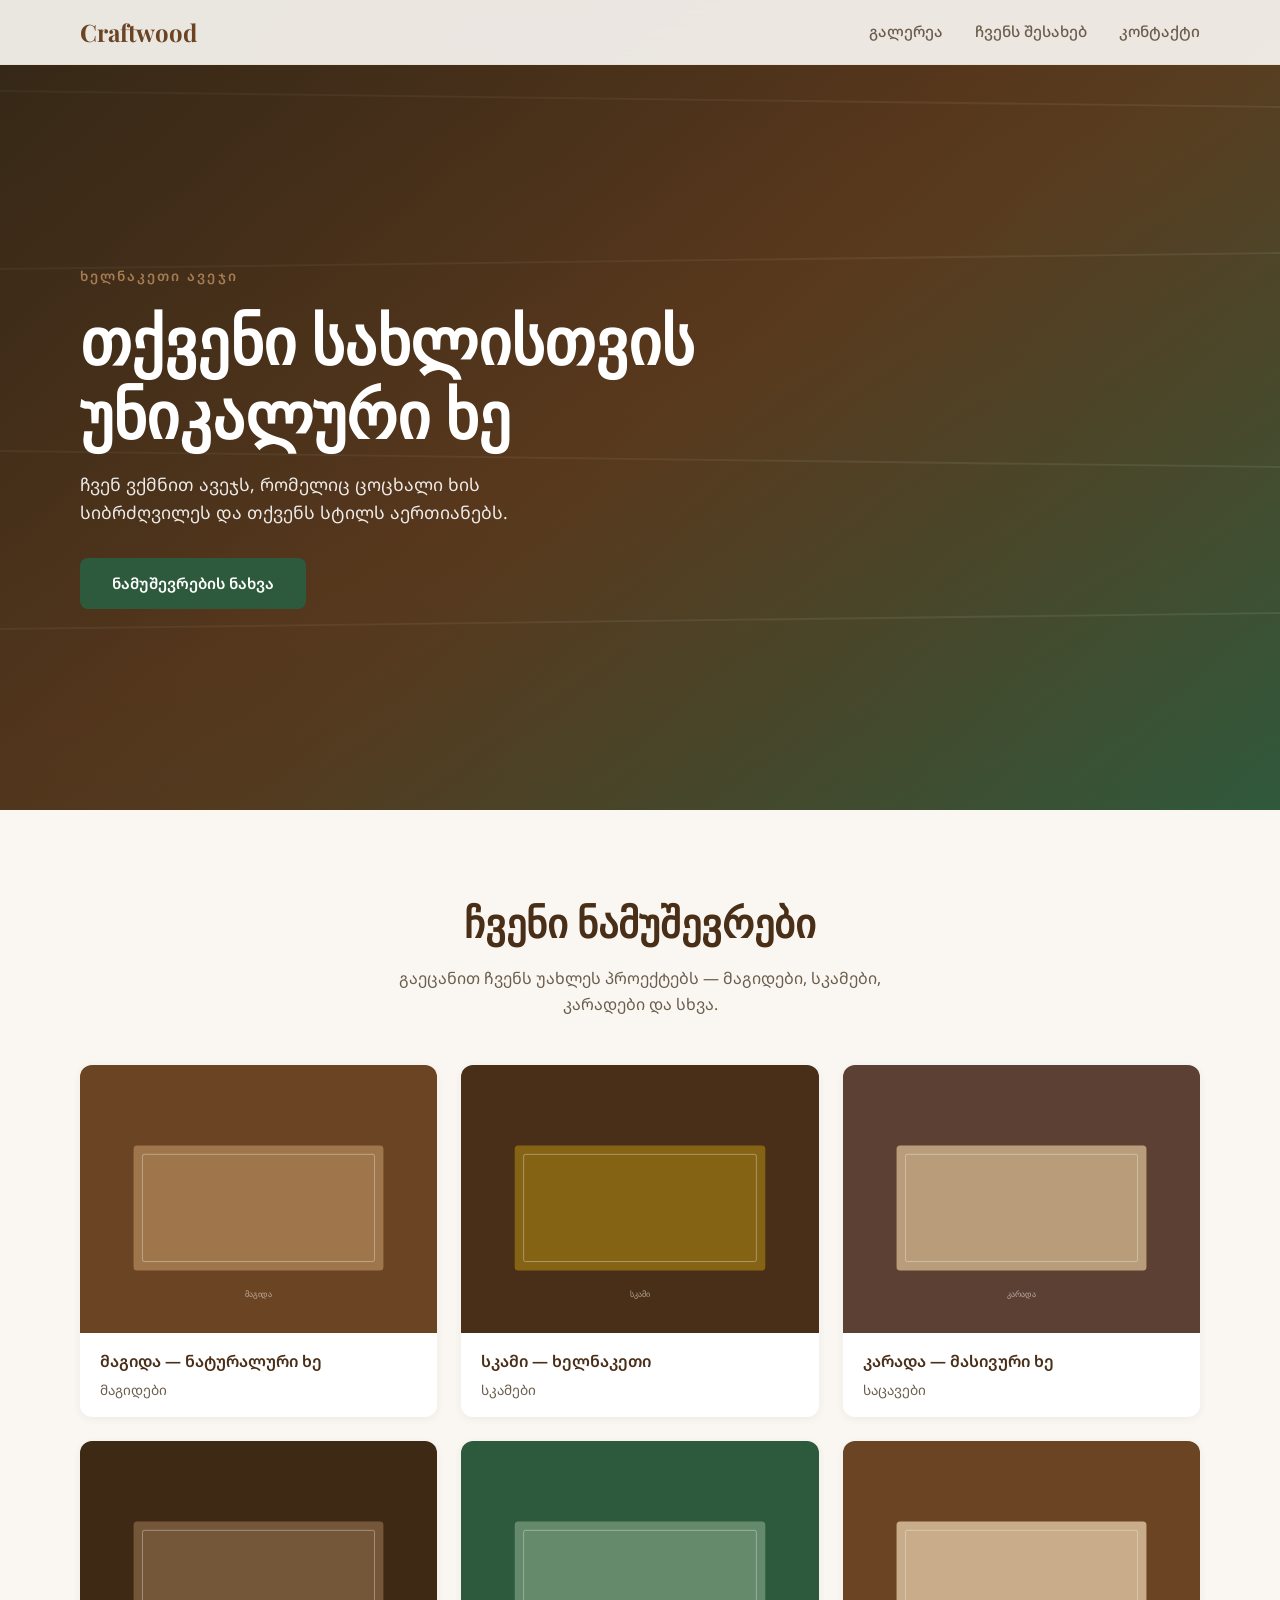
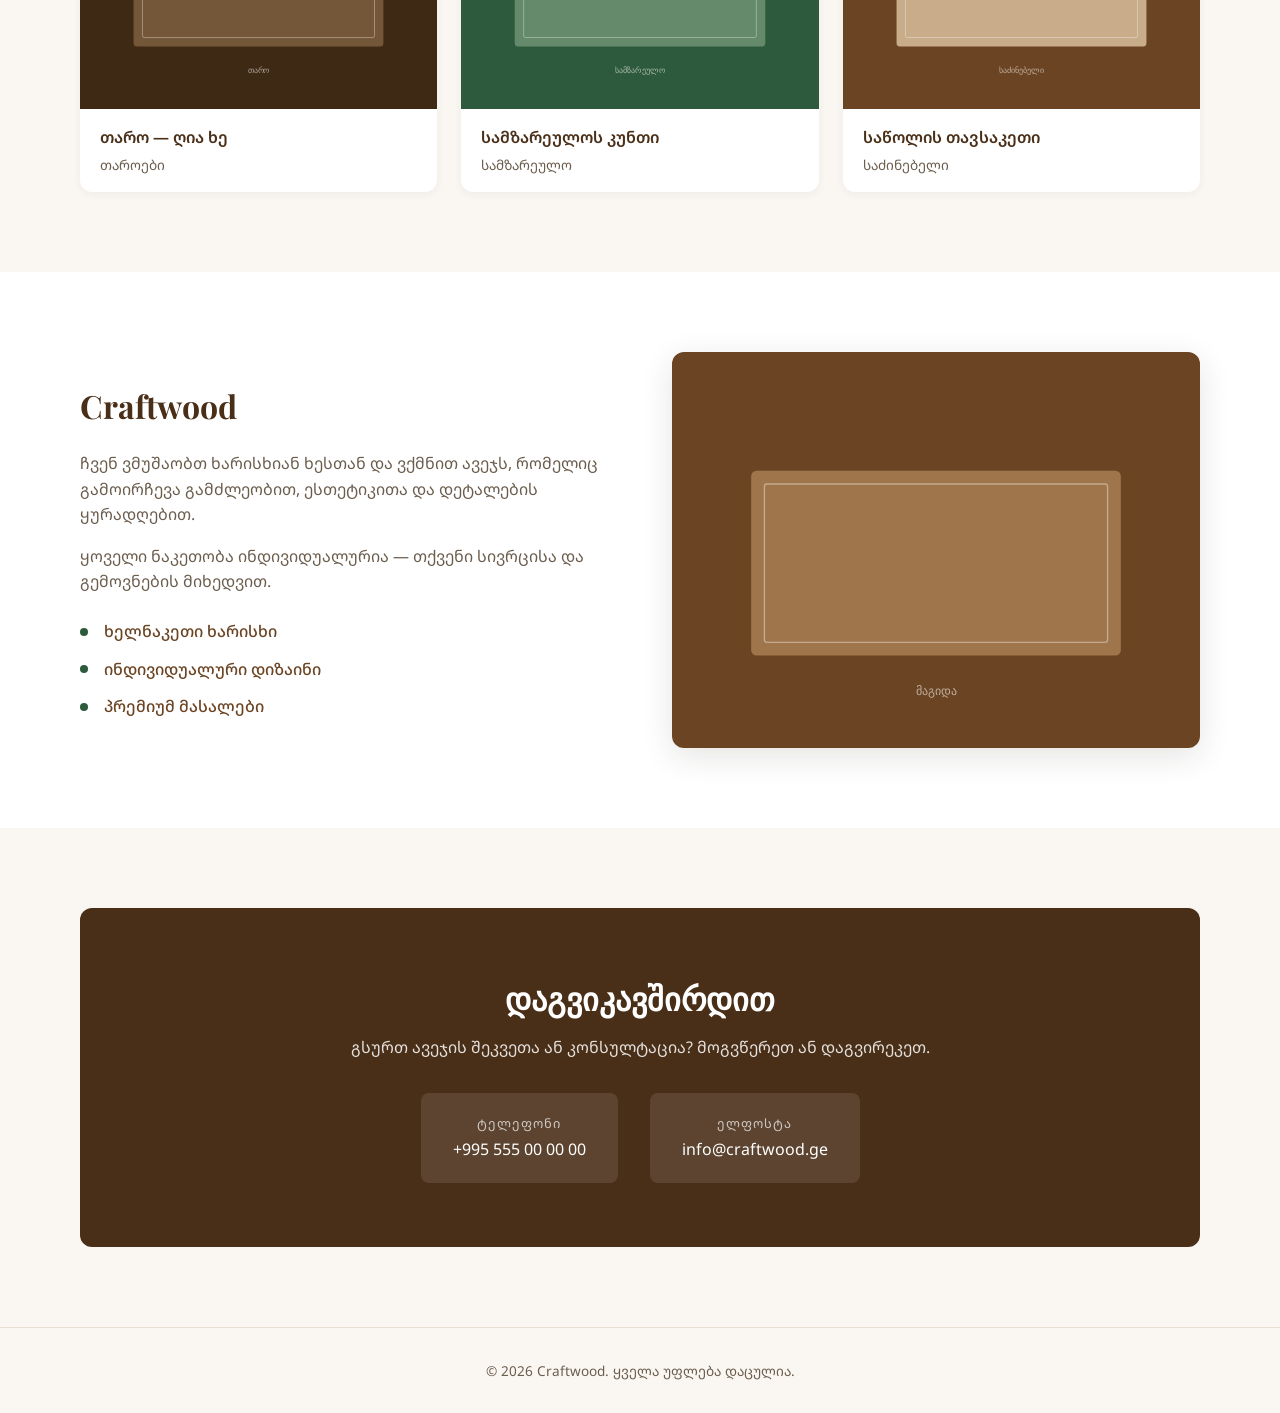
==== index.html @ 1e043516 "Initial Craftwood gallery site" ====
<!DOCTYPE html>
<html lang="ka">
<head>
  <meta charset="UTF-8">
  <meta name="viewport" content="width=device-width, initial-scale=1.0">
  <meta name="description" content="Craftwood — ხელნაკეთი ავეჯი. ჩვენი ნამუშევრები და პროექტები.">
  <title>Craftwood — ხელნაკეთი ავეჯი</title>
  <link rel="preconnect" href="https://fonts.googleapis.com">
  <link rel="preconnect" href="https://fonts.gstatic.com" crossorigin>
  <link href="https://fonts.googleapis.com/css2?family=Playfair+Display:wght@500;700&family=Noto+Sans+Georgian:wght@400;500;600&display=swap" rel="stylesheet">
  <link rel="stylesheet" href="css/style.css">
</head>
<body>
  <header class="header">
    <nav class="nav container">
      <a href="#" class="logo">Craftwood</a>
      <ul class="nav-links">
        <li><a href="#gallery">გალერეა</a></li>
        <li><a href="#about">ჩვენს შესახებ</a></li>
        <li><a href="#contact">კონტაქტი</a></li>
      </ul>
      <button class="menu-toggle" aria-label="მენიუ" aria-expanded="false">
        <span></span>
        <span></span>
        <span></span>
      </button>
    </nav>
  </header>

  <main>
    <section class="hero">
      <div class="hero-overlay"></div>
      <div class="hero-content container">
        <p class="hero-tag">ხელნაკეთი ავეჯი</p>
        <h1>თქვენი სახლისთვის<br>უნიკალური ხე</h1>
        <p class="hero-desc">ჩვენ ვქმნით ავეჯს, რომელიც ცოცხალი ხის სიბრძღვილეს და თქვენს სტილს აერთიანებს.</p>
        <a href="#gallery" class="btn btn-primary">ნამუშევრების ნახვა</a>
      </div>
    </section>

    <section id="gallery" class="gallery section">
      <div class="container">
        <div class="section-header">
          <h2>ჩვენი ნამუშევრები</h2>
          <p>გაეცანით ჩვენს უახლეს პროექტებს — მაგიდები, სკამები, კარადები და სხვა.</p>
        </div>
        <div class="gallery-grid" id="gallery-grid"></div>
      </div>
    </section>

    <section id="about" class="about section">
      <div class="container about-grid">
        <div class="about-text">
          <h2>Craftwood</h2>
          <p>ჩვენ ვმუშაობთ ხარისხიან ხესთან და ვქმნით ავეჯს, რომელიც გამოირჩევა გამძლეობით, ესთეტიკითა და დეტალების ყურადღებით.</p>
          <p>ყოველი ნაკეთობა ინდივიდუალურია — თქვენი სივრცისა და გემოვნების მიხედვით.</p>
          <ul class="about-features">
            <li>ხელნაკეთი ხარისხი</li>
            <li>ინდივიდუალური დიზაინი</li>
            <li>პრემიუმ მასალები</li>
          </ul>
        </div>
        <div class="about-image">
          <img src="images/placeholder-1.svg" alt="Craftwood ავეჯი" loading="lazy">
        </div>
      </div>
    </section>

    <section id="contact" class="contact section">
      <div class="container contact-box">
        <h2>დაგვიკავშირდით</h2>
        <p>გსურთ ავეჯის შეკვეთა ან კონსულტაცია? მოგვწერეთ ან დაგვირეკეთ.</p>
        <div class="contact-links">
          <a href="tel:+995555000000" class="contact-item">
            <span class="contact-label">ტელეფონი</span>
            <span>+995 555 00 00 00</span>
          </a>
          <a href="mailto:info@craftwood.ge" class="contact-item">
            <span class="contact-label">ელფოსტა</span>
            <span>info@craftwood.ge</span>
          </a>
        </div>
      </div>
    </section>
  </main>

  <footer class="footer">
    <div class="container">
      <p>&copy; 2026 Craftwood. ყველა უფლება დაცულია.</p>
    </div>
  </footer>

  <div class="lightbox" id="lightbox" aria-hidden="true">
    <button class="lightbox-close" aria-label="დახურვა">&times;</button>
    <button class="lightbox-prev" aria-label="წინა">&lsaquo;</button>
    <button class="lightbox-next" aria-label="შემდეგი">&rsaquo;</button>
    <img class="lightbox-img" src="" alt="">
    <p class="lightbox-caption"></p>
  </div>

  <script src="js/main.js"></script>
</body>
</html>
---- css/style.css ----
:root {
  --color-bg: #faf7f2;
  --color-surface: #ffffff;
  --color-wood: #6b4423;
  --color-wood-dark: #4a2f18;
  --color-wood-light: #a67c52;
  --color-accent: #2d5a3d;
  --color-text: #2c2416;
  --color-text-muted: #6b5d4d;
  --color-border: #e8dfd3;
  --font-display: 'Playfair Display', Georgia, serif;
  --font-body: 'Noto Sans Georgian', system-ui, sans-serif;
  --shadow-sm: 0 2px 8px rgba(44, 36, 22, 0.06);
  --shadow-md: 0 8px 32px rgba(44, 36, 22, 0.12);
  --radius: 12px;
  --transition: 0.3s ease;
}

*,
*::before,
*::after {
  box-sizing: border-box;
  margin: 0;
  padding: 0;
}

html {
  scroll-behavior: smooth;
}

body {
  font-family: var(--font-body);
  background: var(--color-bg);
  color: var(--color-text);
  line-height: 1.6;
}

img {
  max-width: 100%;
  display: block;
}

a {
  color: inherit;
  text-decoration: none;
}

.container {
  width: min(1120px, 92vw);
  margin-inline: auto;
}

.section {
  padding: 5rem 0;
}

/* Header */
.header {
  position: fixed;
  top: 0;
  left: 0;
  right: 0;
  z-index: 100;
  background: rgba(250, 247, 242, 0.92);
  backdrop-filter: blur(12px);
  border-bottom: 1px solid var(--color-border);
}

.nav {
  display: flex;
  align-items: center;
  justify-content: space-between;
  height: 4rem;
}

.logo {
  font-family: var(--font-display);
  font-size: 1.5rem;
  font-weight: 700;
  color: var(--color-wood);
}

.nav-links {
  display: flex;
  gap: 2rem;
  list-style: none;
}

.nav-links a {
  font-size: 0.95rem;
  font-weight: 500;
  color: var(--color-text-muted);
  transition: color var(--transition);
}

.nav-links a:hover {
  color: var(--color-wood);
}

.menu-toggle {
  display: none;
  flex-direction: column;
  gap: 5px;
  background: none;
  border: none;
  cursor: pointer;
  padding: 4px;
}

.menu-toggle span {
  display: block;
  width: 24px;
  height: 2px;
  background: var(--color-wood);
  transition: var(--transition);
}

/* Hero */
.hero {
  position: relative;
  min-height: 90vh;
  display: flex;
  align-items: center;
  background: url('../images/hero.svg') center / cover no-repeat;
  background-color: var(--color-wood-dark);
}

.hero-overlay {
  position: absolute;
  inset: 0;
  background: linear-gradient(
    135deg,
    rgba(44, 36, 22, 0.75) 0%,
    rgba(74, 47, 24, 0.55) 50%,
    rgba(45, 90, 61, 0.35) 100%
  );
}

.hero-content {
  position: relative;
  color: #fff;
  padding-top: 4rem;
}

.hero-tag {
  font-size: 0.85rem;
  font-weight: 600;
  letter-spacing: 0.15em;
  text-transform: uppercase;
  color: var(--color-wood-light);
  margin-bottom: 1rem;
}

.hero h1 {
  font-family: var(--font-display);
  font-size: clamp(2.5rem, 6vw, 4rem);
  font-weight: 700;
  line-height: 1.15;
  margin-bottom: 1.25rem;
}

.hero-desc {
  font-size: 1.1rem;
  max-width: 520px;
  opacity: 0.9;
  margin-bottom: 2rem;
}

.btn {
  display: inline-block;
  padding: 0.85rem 2rem;
  border-radius: 8px;
  font-weight: 600;
  font-size: 0.95rem;
  transition: var(--transition);
  cursor: pointer;
  border: none;
}

.btn-primary {
  background: var(--color-accent);
  color: #fff;
}

.btn-primary:hover {
  background: #234a32;
  transform: translateY(-2px);
  box-shadow: var(--shadow-md);
}

/* Section headers */
.section-header {
  text-align: center;
  margin-bottom: 3rem;
}

.section-header h2 {
  font-family: var(--font-display);
  font-size: clamp(1.8rem, 4vw, 2.5rem);
  color: var(--color-wood-dark);
  margin-bottom: 0.75rem;
}

.section-header p {
  color: var(--color-text-muted);
  max-width: 560px;
  margin-inline: auto;
}

/* Gallery */
.gallery-grid {
  display: grid;
  grid-template-columns: repeat(auto-fill, minmax(280px, 1fr));
  gap: 1.5rem;
}

.gallery-item {
  position: relative;
  border-radius: var(--radius);
  overflow: hidden;
  cursor: pointer;
  background: var(--color-surface);
  box-shadow: var(--shadow-sm);
  transition: transform var(--transition), box-shadow var(--transition);
}

.gallery-item:hover {
  transform: translateY(-4px);
  box-shadow: var(--shadow-md);
}

.gallery-item img {
  width: 100%;
  aspect-ratio: 4 / 3;
  object-fit: cover;
  transition: transform 0.5s ease;
}

.gallery-item:hover img {
  transform: scale(1.05);
}

.gallery-item-info {
  padding: 1rem 1.25rem;
}

.gallery-item-info h3 {
  font-size: 1rem;
  font-weight: 600;
  color: var(--color-wood-dark);
}

.gallery-item-info p {
  font-size: 0.85rem;
  color: var(--color-text-muted);
  margin-top: 0.25rem;
}

.gallery-empty {
  text-align: center;
  color: var(--color-text-muted);
  grid-column: 1 / -1;
  padding: 2rem;
}

/* About */
.about {
  background: var(--color-surface);
}

.about-grid {
  display: grid;
  grid-template-columns: 1fr 1fr;
  gap: 4rem;
  align-items: center;
}

.about-text h2 {
  font-family: var(--font-display);
  font-size: 2rem;
  color: var(--color-wood-dark);
  margin-bottom: 1.25rem;
}

.about-text p {
  color: var(--color-text-muted);
  margin-bottom: 1rem;
}

.about-features {
  list-style: none;
  margin-top: 1.5rem;
  display: flex;
  flex-direction: column;
  gap: 0.75rem;
}

.about-features li {
  padding-left: 1.5rem;
  position: relative;
  font-weight: 500;
  color: var(--color-wood);
}

.about-features li::before {
  content: '';
  position: absolute;
  left: 0;
  top: 0.55em;
  width: 8px;
  height: 8px;
  background: var(--color-accent);
  border-radius: 50%;
}

.about-image {
  border-radius: var(--radius);
  overflow: hidden;
  box-shadow: var(--shadow-md);
}

.about-image img {
  width: 100%;
  aspect-ratio: 4 / 3;
  object-fit: cover;
}

/* Contact */
.contact-box {
  text-align: center;
  background: var(--color-wood-dark);
  color: #fff;
  padding: 4rem 2rem;
  border-radius: var(--radius);
}

.contact-box h2 {
  font-family: var(--font-display);
  font-size: 2rem;
  margin-bottom: 0.75rem;
}

.contact-box > p {
  opacity: 0.85;
  margin-bottom: 2rem;
}

.contact-links {
  display: flex;
  justify-content: center;
  gap: 2rem;
  flex-wrap: wrap;
}

.contact-item {
  display: flex;
  flex-direction: column;
  gap: 0.25rem;
  padding: 1.25rem 2rem;
  background: rgba(255, 255, 255, 0.1);
  border-radius: 8px;
  transition: background var(--transition);
}

.contact-item:hover {
  background: rgba(255, 255, 255, 0.18);
}

.contact-label {
  font-size: 0.8rem;
  opacity: 0.7;
  text-transform: uppercase;
  letter-spacing: 0.08em;
}

/* Footer */
.footer {
  padding: 2rem 0;
  text-align: center;
  color: var(--color-text-muted);
  font-size: 0.85rem;
  border-top: 1px solid var(--color-border);
}

/* Lightbox */
.lightbox {
  position: fixed;
  inset: 0;
  z-index: 200;
  background: rgba(0, 0, 0, 0.92);
  display: flex;
  flex-direction: column;
  align-items: center;
  justify-content: center;
  opacity: 0;
  visibility: hidden;
  transition: opacity var(--transition), visibility var(--transition);
}

.lightbox.active {
  opacity: 1;
  visibility: visible;
}

.lightbox-img {
  max-width: 90vw;
  max-height: 80vh;
  object-fit: contain;
  border-radius: 4px;
}

.lightbox-caption {
  color: #fff;
  margin-top: 1rem;
  font-size: 1rem;
  opacity: 0.85;
}

.lightbox-close,
.lightbox-prev,
.lightbox-next {
  position: absolute;
  background: none;
  border: none;
  color: #fff;
  font-size: 2.5rem;
  cursor: pointer;
  opacity: 0.7;
  transition: opacity var(--transition);
  line-height: 1;
  padding: 0.5rem;
}

.lightbox-close:hover,
.lightbox-prev:hover,
.lightbox-next:hover {
  opacity: 1;
}

.lightbox-close {
  top: 1.5rem;
  right: 1.5rem;
}

.lightbox-prev {
  left: 1.5rem;
  top: 50%;
  transform: translateY(-50%);
}

.lightbox-next {
  right: 1.5rem;
  top: 50%;
  transform: translateY(-50%);
}

/* Mobile nav */
@media (max-width: 768px) {
  .menu-toggle {
    display: flex;
  }

  .nav-links {
    position: fixed;
    top: 4rem;
    left: 0;
    right: 0;
    background: var(--color-bg);
    flex-direction: column;
    padding: 1.5rem;
    gap: 1rem;
    border-bottom: 1px solid var(--color-border);
    transform: translateY(-120%);
    opacity: 0;
    transition: var(--transition);
  }

  .nav-links.open {
    transform: translateY(0);
    opacity: 1;
  }

  .about-grid {
    grid-template-columns: 1fr;
    gap: 2rem;
  }

  .about-image {
    order: -1;
  }

  .section {
    padding: 3.5rem 0;
  }
}
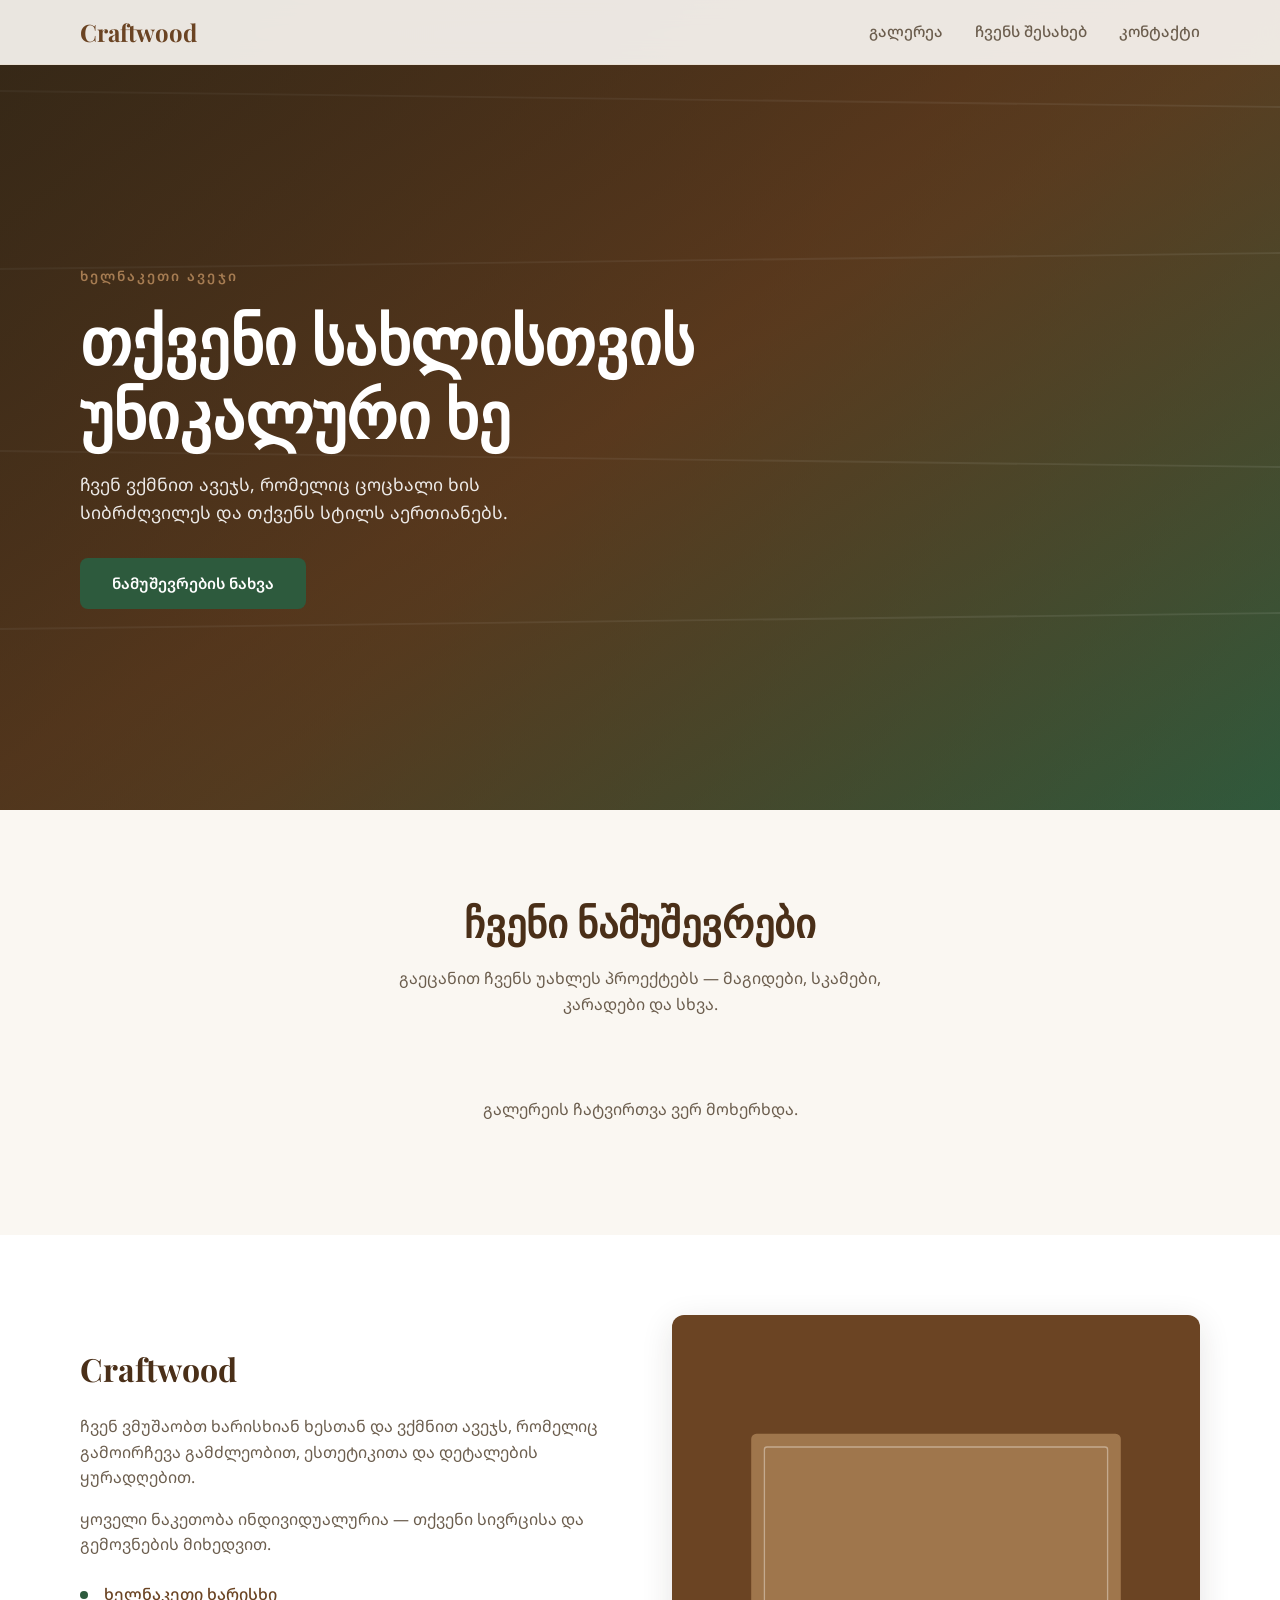
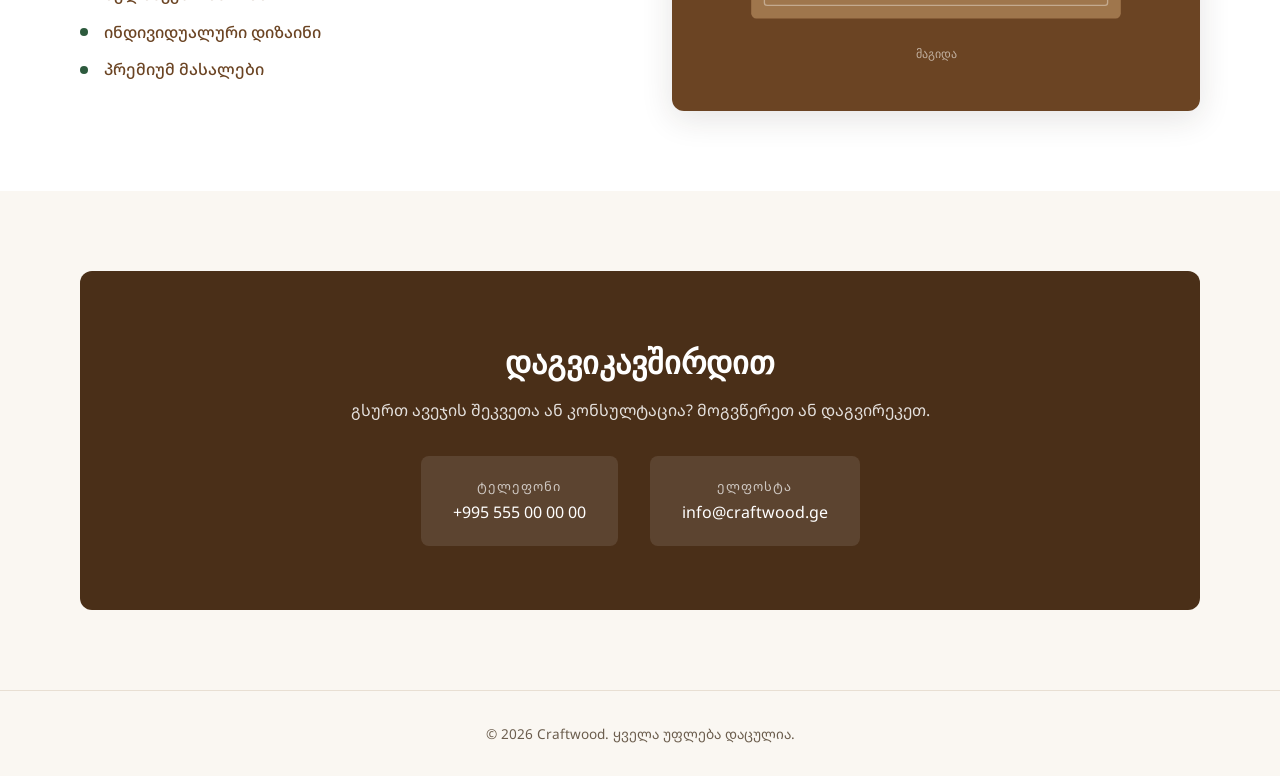
==== commit 3d54b220: "Fix admin delete, edit, image replace, and gallery sync. Add PIN session token setup, delete image f" ====
--- a/index.html
+++ b/index.html
@@ -98,6 +98,7 @@
     <p class="lightbox-caption"></p>
   </div>
 
+  <script src="js/config.js"></script>
   <script src="js/main.js"></script>
 </body>
 </html>
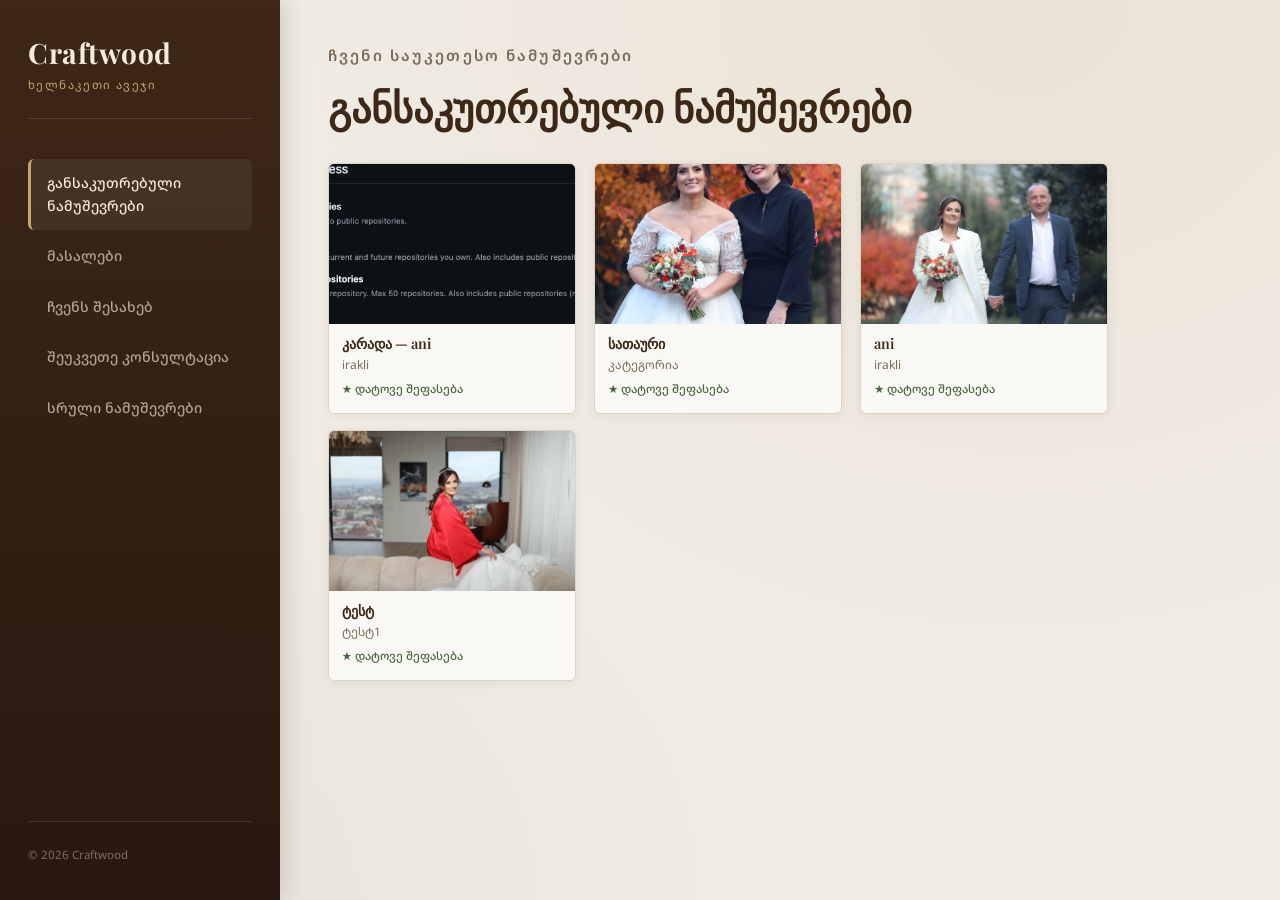
==== commit b6278b59: "Redesign site with sidebar navigation, featured works, and review system. Add admin tabs for content" ====
--- a/index.html
+++ b/index.html
@@ -11,94 +11,135 @@
   <link rel="stylesheet" href="css/style.css">
 </head>
 <body>
-  <header class="header">
-    <nav class="nav container">
-      <a href="#" class="logo">Craftwood</a>
-      <ul class="nav-links">
-        <li><a href="#gallery">გალერეა</a></li>
-        <li><a href="#about">ჩვენს შესახებ</a></li>
-        <li><a href="#contact">კონტაქტი</a></li>
-      </ul>
-      <button class="menu-toggle" aria-label="მენიუ" aria-expanded="false">
-        <span></span>
-        <span></span>
-        <span></span>
-      </button>
-    </nav>
-  </header>
+  <div class="app">
+    <aside class="sidebar" id="sidebar">
+      <button class="sidebar-close" id="sidebar-close" aria-label="მენიუს დახურვა">&times;</button>
+      <a href="#featured" class="sidebar-brand">
+        <span class="sidebar-brand-name" id="brand-name">Craftwood</span>
+        <span class="sidebar-brand-tag">ხელნაკეთი ავეჯი</span>
+      </a>
+      <nav class="sidebar-nav">
+        <a href="#featured" class="sidebar-link" data-view="featured">განსაკუთრებული ნამუშევრები</a>
+        <a href="#materials" class="sidebar-link" data-view="materials">მასალები</a>
+        <a href="#about" class="sidebar-link" data-view="about">ჩვენს შესახებ</a>
+        <a href="#consultation" class="sidebar-link" data-view="consultation">შეუკვეთე კონსულტაცია</a>
+        <a href="#gallery" class="sidebar-link" data-view="gallery">სრული ნამუშევრები</a>
+      </nav>
+      <footer class="sidebar-footer">
+        <p>&copy; <span id="footer-year"></span> Craftwood</p>
+      </footer>
+    </aside>
 
-  <main>
-    <section class="hero">
-      <div class="hero-overlay"></div>
-      <div class="hero-content container">
-        <p class="hero-tag">ხელნაკეთი ავეჯი</p>
-        <h1>თქვენი სახლისთვის<br>უნიკალური ხე</h1>
-        <p class="hero-desc">ჩვენ ვქმნით ავეჯს, რომელიც ცოცხალი ხის სიბრძღვილეს და თქვენს სტილს აერთიანებს.</p>
-        <a href="#gallery" class="btn btn-primary">ნამუშევრების ნახვა</a>
-      </div>
-    </section>
+    <div class="app-main">
+      <header class="mobile-header">
+        <button class="menu-toggle" id="menu-toggle" aria-label="მენიუ" aria-expanded="false">
+          <span></span><span></span><span></span>
+        </button>
+        <span class="mobile-title" id="mobile-title">Craftwood</span>
+      </header>
 
-    <section id="gallery" class="gallery section">
-      <div class="container">
-        <div class="section-header">
-          <h2>ჩვენი ნამუშევრები</h2>
-          <p>გაეცანით ჩვენს უახლეს პროექტებს — მაგიდები, სკამები, კარადები და სხვა.</p>
-        </div>
-        <div class="gallery-grid" id="gallery-grid"></div>
-      </div>
-    </section>
+      <main class="content">
+        <section id="view-featured" class="view view--active" data-view="featured">
+          <header class="view-header view-header--featured">
+            <p class="view-eyebrow">ჩვენი საუკეთესო ნამუშევრები</p>
+            <h1 id="featured-title">განსაკუთრებული ნამუშევრები</h1>
+            <p id="featured-subtitle"></p>
+          </header>
+          <div class="gallery-grid gallery-grid--featured" id="featured-grid"></div>
+        </section>
 
-    <section id="about" class="about section">
-      <div class="container about-grid">
-        <div class="about-text">
-          <h2>Craftwood</h2>
-          <p>ჩვენ ვმუშაობთ ხარისხიან ხესთან და ვქმნით ავეჯს, რომელიც გამოირჩევა გამძლეობით, ესთეტიკითა და დეტალების ყურადღებით.</p>
-          <p>ყოველი ნაკეთობა ინდივიდუალურია — თქვენი სივრცისა და გემოვნების მიხედვით.</p>
-          <ul class="about-features">
-            <li>ხელნაკეთი ხარისხი</li>
-            <li>ინდივიდუალური დიზაინი</li>
-            <li>პრემიუმ მასალები</li>
-          </ul>
-        </div>
-        <div class="about-image">
-          <img src="images/placeholder-1.svg" alt="Craftwood ავეჯი" loading="lazy">
-        </div>
-      </div>
-    </section>
+        <section id="view-materials" class="view" data-view="materials">
+          <header class="view-header">
+            <h1 id="materials-title">მასალები</h1>
+            <p id="materials-subtitle"></p>
+          </header>
+          <div class="materials-grid" id="materials-grid"></div>
+        </section>
 
-    <section id="contact" class="contact section">
-      <div class="container contact-box">
-        <h2>დაგვიკავშირდით</h2>
-        <p>გსურთ ავეჯის შეკვეთა ან კონსულტაცია? მოგვწერეთ ან დაგვირეკეთ.</p>
-        <div class="contact-links">
-          <a href="tel:+995555000000" class="contact-item">
-            <span class="contact-label">ტელეფონი</span>
-            <span>+995 555 00 00 00</span>
-          </a>
-          <a href="mailto:info@craftwood.ge" class="contact-item">
-            <span class="contact-label">ელფოსტა</span>
-            <span>info@craftwood.ge</span>
-          </a>
-        </div>
-      </div>
-    </section>
-  </main>
+        <section id="view-about" class="view" data-view="about">
+          <div class="about-layout">
+            <div class="about-text">
+              <h1 id="about-title">Craftwood</h1>
+              <div id="about-paragraphs"></div>
+              <ul class="about-features" id="about-features"></ul>
+            </div>
+            <div class="about-image">
+              <img id="about-image" src="images/placeholder-1.svg" alt="" loading="lazy">
+            </div>
+          </div>
+        </section>
 
-  <footer class="footer">
-    <div class="container">
-      <p>&copy; 2026 Craftwood. ყველა უფლება დაცულია.</p>
+        <section id="view-consultation" class="view" data-view="consultation">
+          <div class="consultation-box">
+            <h1 id="consultation-title">შეუკვეთე კონსულტაცია</h1>
+            <p id="consultation-empty" class="page-empty page-empty--light">შინაარსი მალე დაემატება.</p>
+            <div id="consultation-content" class="hidden">
+              <p id="consultation-desc"></p>
+              <div class="consultation-links">
+                <a href="#" class="consultation-item" id="consultation-phone-link">
+                  <span class="consultation-label">ტელეფონი</span>
+                  <span id="consultation-phone"></span>
+                </a>
+                <a href="#" class="consultation-item" id="consultation-email-link">
+                  <span class="consultation-label">ელფოსტა</span>
+                  <span id="consultation-email"></span>
+                </a>
+              </div>
+              <a href="#" class="btn btn-primary" id="consultation-cta"></a>
+            </div>
+          </div>
+        </section>
+
+        <section id="view-gallery" class="view" data-view="gallery">
+          <header class="view-header">
+            <h1 id="gallery-title">სრული ნამუშევრები</h1>
+            <p id="gallery-subtitle"></p>
+          </header>
+          <div class="gallery-grid" id="gallery-grid"></div>
+        </section>
+      </main>
     </div>
-  </footer>
+  </div>
 
   <div class="lightbox" id="lightbox" aria-hidden="true">
     <button class="lightbox-close" aria-label="დახურვა">&times;</button>
     <button class="lightbox-prev" aria-label="წინა">&lsaquo;</button>
     <button class="lightbox-next" aria-label="შემდეგი">&rsaquo;</button>
-    <img class="lightbox-img" src="" alt="">
-    <p class="lightbox-caption"></p>
+    <div class="lightbox-inner">
+      <img class="lightbox-img" src="" alt="">
+      <aside class="lightbox-panel">
+        <p class="lightbox-caption"></p>
+        <div class="lightbox-reviews" id="lightbox-reviews"></div>
+        <form class="review-form" id="review-form">
+          <h3 class="review-form-title">დატოვე შეფასება</h3>
+          <label>
+            სახელი
+            <input type="text" id="review-author" required maxlength="80" placeholder="თქვენი სახელი">
+          </label>
+          <label>
+            შეფასება
+            <div class="star-input" id="review-stars" role="group" aria-label="შეფასება">
+              <button type="button" class="star-btn" data-value="1" aria-label="1">★</button>
+              <button type="button" class="star-btn" data-value="2" aria-label="2">★</button>
+              <button type="button" class="star-btn" data-value="3" aria-label="3">★</button>
+              <button type="button" class="star-btn" data-value="4" aria-label="4">★</button>
+              <button type="button" class="star-btn" data-value="5" aria-label="5">★</button>
+            </div>
+            <input type="hidden" id="review-rating" value="5" required>
+          </label>
+          <label>
+            კომენტარი
+            <textarea id="review-text" required maxlength="500" rows="3" placeholder="თქვენი კომენტარი..."></textarea>
+          </label>
+          <button type="submit" class="btn btn-primary btn-sm">გაგზავნა</button>
+          <p class="review-form-note" id="review-form-note"></p>
+        </form>
+      </aside>
+    </div>
   </div>
 
   <script src="js/config.js"></script>
+  <script src="js/reviews.js"></script>
   <script src="js/main.js"></script>
 </body>
 </html>
--- a/css/style.css
+++ b/css/style.css
@@ -1,19 +1,22 @@
 :root {
-  --color-bg: #faf7f2;
-  --color-surface: #ffffff;
-  --color-wood: #6b4423;
-  --color-wood-dark: #4a2f18;
-  --color-wood-light: #a67c52;
-  --color-accent: #2d5a3d;
-  --color-text: #2c2416;
-  --color-text-muted: #6b5d4d;
-  --color-border: #e8dfd3;
+  --color-bg: #f0ebe3;
+  --color-surface: #faf8f4;
+  --color-wood: #8b5a2b;
+  --color-wood-dark: #3d2817;
+  --color-wood-mid: #5c3d1e;
+  --color-wood-light: #c4a574;
+  --color-accent: #4a6741;
+  --color-accent-light: #6b8f5e;
+  --color-text: #2a2118;
+  --color-text-muted: #7a6b58;
+  --color-border: #ddd4c8;
+  --sidebar-width: 280px;
   --font-display: 'Playfair Display', Georgia, serif;
   --font-body: 'Noto Sans Georgian', system-ui, sans-serif;
-  --shadow-sm: 0 2px 8px rgba(44, 36, 22, 0.06);
-  --shadow-md: 0 8px 32px rgba(44, 36, 22, 0.12);
-  --radius: 12px;
-  --transition: 0.3s ease;
+  --shadow-sm: 0 2px 12px rgba(42, 33, 24, 0.06);
+  --shadow-md: 0 12px 40px rgba(42, 33, 24, 0.1);
+  --radius: 8px;
+  --transition: 0.25s ease;
 }
 
 *,
@@ -33,6 +36,10 @@
   background: var(--color-bg);
   color: var(--color-text);
   line-height: 1.6;
+  min-height: 100vh;
+  background-image:
+    radial-gradient(ellipse at 80% 0%, rgba(196, 165, 116, 0.12) 0%, transparent 50%),
+    radial-gradient(ellipse at 0% 100%, rgba(74, 103, 65, 0.06) 0%, transparent 40%);
 }
 
 img {
@@ -45,60 +52,126 @@
   text-decoration: none;
 }
 
-.container {
-  width: min(1120px, 92vw);
-  margin-inline: auto;
-}
-
-.section {
-  padding: 5rem 0;
-}
-
-/* Header */
-.header {
+/* App shell */
+.app {
+  display: flex;
+  min-height: 100vh;
+}
+
+/* Sidebar */
+.sidebar {
   position: fixed;
   top: 0;
   left: 0;
-  right: 0;
+  width: var(--sidebar-width);
+  height: 100vh;
+  background: linear-gradient(180deg, var(--color-wood-dark) 0%, #2a1810 100%);
+  border-right: none;
+  display: flex;
+  flex-direction: column;
+  padding: 2.25rem 1.75rem;
   z-index: 100;
-  background: rgba(250, 247, 242, 0.92);
-  backdrop-filter: blur(12px);
+  box-shadow: 4px 0 24px rgba(0, 0, 0, 0.15);
+}
+
+.sidebar-close {
+  display: none;
+  position: absolute;
+  top: 1rem;
+  right: 1rem;
+  background: none;
+  border: none;
+  font-size: 1.75rem;
+  cursor: pointer;
+  color: rgba(255, 255, 255, 0.6);
+}
+
+.sidebar-brand {
+  display: block;
+  margin-bottom: 2.5rem;
+  padding-bottom: 1.5rem;
+  border-bottom: 1px solid rgba(255, 255, 255, 0.12);
+}
+
+.sidebar-brand-name {
+  display: block;
+  font-family: var(--font-display);
+  font-size: 1.75rem;
+  font-weight: 700;
+  color: #f5ebe0;
+  line-height: 1.2;
+  letter-spacing: 0.02em;
+}
+
+.sidebar-brand-tag {
+  display: block;
+  margin-top: 0.4rem;
+  font-size: 0.72rem;
+  color: var(--color-wood-light);
+  letter-spacing: 0.12em;
+  text-transform: uppercase;
+}
+
+.sidebar-nav {
+  display: flex;
+  flex-direction: column;
+  gap: 0.15rem;
+  flex: 1;
+}
+
+.sidebar-link {
+  display: block;
+  padding: 0.8rem 1rem;
+  font-size: 0.88rem;
+  font-weight: 500;
+  color: rgba(245, 235, 224, 0.65);
+  border-radius: 6px;
+  border-left: 3px solid transparent;
+  transition: background var(--transition), color var(--transition), border-color var(--transition);
+}
+
+.sidebar-link:hover,
+.sidebar-link.is-active {
+  background: rgba(255, 255, 255, 0.06);
+  color: #f5ebe0;
+  border-left-color: var(--color-wood-light);
+}
+
+.sidebar-footer {
+  margin-top: auto;
+  padding-top: 1.5rem;
+  border-top: 1px solid rgba(255, 255, 255, 0.1);
+  font-size: 0.72rem;
+  color: rgba(245, 235, 224, 0.4);
+}
+
+/* Main area */
+.app-main {
+  flex: 1;
+  margin-left: var(--sidebar-width);
+  min-width: 0;
+}
+
+.mobile-header {
+  display: none;
+  align-items: center;
+  gap: 1rem;
+  padding: 0.85rem 1.25rem;
+  background: var(--color-surface);
   border-bottom: 1px solid var(--color-border);
-}
-
-.nav {
-  display: flex;
-  align-items: center;
-  justify-content: space-between;
-  height: 4rem;
-}
-
-.logo {
+  position: sticky;
+  top: 0;
+  z-index: 50;
+}
+
+.mobile-title {
   font-family: var(--font-display);
-  font-size: 1.5rem;
   font-weight: 700;
   color: var(--color-wood);
 }
 
-.nav-links {
-  display: flex;
-  gap: 2rem;
-  list-style: none;
-}
-
-.nav-links a {
-  font-size: 0.95rem;
-  font-weight: 500;
-  color: var(--color-text-muted);
-  transition: color var(--transition);
-}
-
-.nav-links a:hover {
-  color: var(--color-wood);
-}
-
 .menu-toggle {
-  display: none;
+  display: flex;
   flex-direction: column;
   gap: 5px;
   background: none;
@@ -109,123 +182,163 @@
 
 .menu-toggle span {
   display: block;
-  width: 24px;
+  width: 22px;
   height: 2px;
   background: var(--color-wood);
-  transition: var(--transition);
-}
-
-/* Hero */
-.hero {
-  position: relative;
-  min-height: 90vh;
-  display: flex;
-  align-items: center;
-  background: url('../images/hero.svg') center / cover no-repeat;
-  background-color: var(--color-wood-dark);
-}
-
-.hero-overlay {
-  position: absolute;
-  inset: 0;
-  background: linear-gradient(
-    135deg,
-    rgba(44, 36, 22, 0.75) 0%,
-    rgba(74, 47, 24, 0.55) 50%,
-    rgba(45, 90, 61, 0.35) 100%
-  );
-}
-
-.hero-content {
-  position: relative;
-  color: #fff;
-  padding-top: 4rem;
-}
-
-.hero-tag {
-  font-size: 0.85rem;
+}
+
+.content {
+  padding: 2.5rem 3rem 4rem;
+  max-width: 1200px;
+}
+
+/* Views */
+.view {
+  display: none;
+  animation: fadeIn 0.3s ease;
+}
+
+.view--active {
+  display: block;
+}
+
+@keyframes fadeIn {
+  from { opacity: 0; transform: translateY(8px); }
+  to { opacity: 1; transform: translateY(0); }
+}
+
+.view-header {
+  margin-bottom: 2.5rem;
+}
+
+.view-eyebrow {
+  font-size: 0.72rem;
+  letter-spacing: 0.14em;
+  text-transform: uppercase;
+  color: var(--color-wood);
   font-weight: 600;
-  letter-spacing: 0.15em;
-  text-transform: uppercase;
-  color: var(--color-wood-light);
-  margin-bottom: 1rem;
-}
-
-.hero h1 {
-  font-family: var(--font-display);
-  font-size: clamp(2.5rem, 6vw, 4rem);
-  font-weight: 700;
-  line-height: 1.15;
-  margin-bottom: 1.25rem;
-}
-
-.hero-desc {
-  font-size: 1.1rem;
-  max-width: 520px;
-  opacity: 0.9;
-  margin-bottom: 2rem;
-}
-
-.btn {
-  display: inline-block;
-  padding: 0.85rem 2rem;
-  border-radius: 8px;
-  font-weight: 600;
+  margin-bottom: 0.5rem;
+}
+
+.view-header--featured {
+  margin-bottom: 1.5rem;
+  max-width: 720px;
+}
+
+.view-header--featured h1 {
+  font-size: clamp(1.45rem, 2.2vw, 1.85rem);
+}
+
+.view-header--featured p {
+  font-size: 0.88rem;
+  line-height: 1.5;
+}
+
+.view-header p {
+  color: var(--color-text-muted);
   font-size: 0.95rem;
-  transition: var(--transition);
-  cursor: pointer;
-  border: none;
-}
-
-.btn-primary {
-  background: var(--color-accent);
-  color: #fff;
-}
-
-.btn-primary:hover {
-  background: #234a32;
-  transform: translateY(-2px);
-  box-shadow: var(--shadow-md);
-}
-
-/* Section headers */
-.section-header {
-  text-align: center;
-  margin-bottom: 3rem;
-}
-
-.section-header h2 {
-  font-family: var(--font-display);
-  font-size: clamp(1.8rem, 4vw, 2.5rem);
-  color: var(--color-wood-dark);
-  margin-bottom: 0.75rem;
-}
-
-.section-header p {
-  color: var(--color-text-muted);
   max-width: 560px;
-  margin-inline: auto;
-}
-
-/* Gallery */
+}
+
+/* Gallery grid */
 .gallery-grid {
   display: grid;
-  grid-template-columns: repeat(auto-fill, minmax(280px, 1fr));
-  gap: 1.5rem;
+  grid-template-columns: repeat(auto-fill, minmax(220px, 1fr));
+  gap: 1.1rem;
+}
+
+/* Featured homepage — compact, balanced grid */
+.gallery-grid--featured {
+  grid-template-columns: repeat(3, minmax(0, 1fr));
+  gap: 1rem 1.15rem;
+  max-width: 780px;
+  width: 100%;
+}
+
+@media (max-width: 820px) {
+  .gallery-grid--featured {
+    grid-template-columns: repeat(2, minmax(0, 1fr));
+    max-width: 520px;
+  }
+}
+
+@media (max-width: 480px) {
+  .gallery-grid--featured {
+    grid-template-columns: 1fr;
+    max-width: 280px;
+  }
+}
+
+.gallery-grid--featured .gallery-item {
+  border-radius: 6px;
+}
+
+.gallery-grid--featured .gallery-item:hover {
+  transform: translateY(-2px);
+}
+
+.gallery-grid--featured .gallery-item img {
+  aspect-ratio: 4 / 3;
+  max-height: 160px;
+  width: 100%;
+  object-fit: cover;
+}
+
+.gallery-grid--featured .gallery-item-info {
+  padding: 0.65rem 0.8rem 0.75rem;
+}
+
+.gallery-grid--featured .gallery-item-info h3 {
+  font-family: var(--font-display);
+  font-size: 0.9rem;
+  font-weight: 600;
+  line-height: 1.3;
+}
+
+.gallery-grid--featured .gallery-item-info p {
+  font-size: 0.75rem;
+  margin-top: 0.15rem;
+}
+
+.gallery-grid--featured .gallery-review-count {
+  font-size: 0.68rem;
+  margin-top: 0.25rem;
+}
+
+.gallery-grid--featured .gallery-item:hover img {
+  transform: scale(1.02);
+}
+
+.view-header h1,
+.about-text h1,
+.consultation-box h1 {
+  font-family: var(--font-display);
+  font-size: clamp(1.85rem, 3.5vw, 2.5rem);
+  color: var(--color-wood-dark);
+  margin-bottom: 0.5rem;
+  font-weight: 700;
+}
+
+.sidebar-brand.is-active .sidebar-brand-name {
+  color: #fff;
+}
+
+#view-featured.view--active {
+  padding-top: 0.25rem;
 }
 
 .gallery-item {
-  position: relative;
+  background: var(--color-surface);
   border-radius: var(--radius);
   overflow: hidden;
   cursor: pointer;
-  background: var(--color-surface);
+  border: 1px solid var(--color-border);
+  transition: transform var(--transition), box-shadow var(--transition);
   box-shadow: var(--shadow-sm);
-  transition: transform var(--transition), box-shadow var(--transition);
 }
 
 .gallery-item:hover {
-  transform: translateY(-4px);
+  transform: translateY(-3px);
   box-shadow: var(--shadow-md);
 }
 
@@ -233,153 +346,244 @@
   width: 100%;
   aspect-ratio: 4 / 3;
   object-fit: cover;
-  transition: transform 0.5s ease;
+  transition: transform 0.4s ease;
 }
 
 .gallery-item:hover img {
-  transform: scale(1.05);
+  transform: scale(1.04);
 }
 
 .gallery-item-info {
-  padding: 1rem 1.25rem;
+  padding: 1rem 1.1rem;
 }
 
 .gallery-item-info h3 {
-  font-size: 1rem;
+  font-size: 0.95rem;
   font-weight: 600;
   color: var(--color-wood-dark);
 }
 
 .gallery-item-info p {
+  font-size: 0.82rem;
+  color: var(--color-text-muted);
+  margin-top: 0.2rem;
+}
+
+.gallery-card-rating {
+  display: flex;
+  align-items: center;
+  gap: 0.35rem;
+  margin-top: 0.4rem;
+}
+
+.gallery-card-rating .review-stars-star {
+  color: #ddd;
+  font-size: 0.8rem;
+}
+
+.gallery-card-rating .review-stars-star.is-filled {
+  color: #e6a800;
+}
+
+.gallery-card-rating-count {
+  font-size: 0.72rem;
+  color: var(--color-text-muted);
+}
+
+.gallery-card-hint {
+  display: inline-block;
+  margin-top: 0.35rem;
+  font-size: 0.72rem;
+  color: var(--color-accent);
+  font-weight: 500;
+}
+
+.gallery-review-count {
+  display: inline-block;
+  margin-top: 0.35rem;
+  font-size: 0.72rem;
+  color: var(--color-accent);
+  font-weight: 500;
+}
+
+.gallery-empty {
+  grid-column: 1 / -1;
+  text-align: center;
+  padding: 3rem;
+  color: var(--color-text-muted);
+}
+
+.page-empty {
+  color: var(--color-text-muted);
+  font-size: 0.92rem;
+  padding: 2rem 0;
+}
+
+.page-empty--light {
+  color: rgba(245, 235, 224, 0.75);
+  padding: 0.5rem 0 0;
+}
+
+.hidden {
+  display: none !important;
+}
+
+/* Materials */
+.materials-grid {
+  display: grid;
+  grid-template-columns: repeat(auto-fill, minmax(240px, 1fr));
+  gap: 1.25rem;
+}
+
+.material-card {
+  background: var(--color-surface);
+  border: 1px solid var(--color-border);
+  border-radius: var(--radius);
+  overflow: hidden;
+}
+
+.material-card img {
+  width: 100%;
+  aspect-ratio: 4 / 3;
+  object-fit: cover;
+}
+
+.material-card-body {
+  padding: 1rem 1.1rem;
+}
+
+.material-card-body h3 {
+  font-size: 1rem;
+  color: var(--color-wood-dark);
+  margin-bottom: 0.35rem;
+}
+
+.material-card-body p {
   font-size: 0.85rem;
   color: var(--color-text-muted);
-  margin-top: 0.25rem;
-}
-
-.gallery-empty {
-  text-align: center;
-  color: var(--color-text-muted);
-  grid-column: 1 / -1;
-  padding: 2rem;
 }
 
 /* About */
-.about {
-  background: var(--color-surface);
-}
-
-.about-grid {
+.about-layout {
   display: grid;
   grid-template-columns: 1fr 1fr;
-  gap: 4rem;
+  gap: 3rem;
   align-items: center;
 }
 
-.about-text h2 {
-  font-family: var(--font-display);
-  font-size: 2rem;
-  color: var(--color-wood-dark);
-  margin-bottom: 1.25rem;
-}
-
 .about-text p {
+  margin-bottom: 1rem;
   color: var(--color-text-muted);
-  margin-bottom: 1rem;
 }
 
 .about-features {
   list-style: none;
   margin-top: 1.5rem;
-  display: flex;
-  flex-direction: column;
-  gap: 0.75rem;
 }
 
 .about-features li {
-  padding-left: 1.5rem;
+  padding: 0.5rem 0;
+  padding-left: 1.25rem;
   position: relative;
   font-weight: 500;
-  color: var(--color-wood);
+  color: var(--color-wood-dark);
 }
 
 .about-features li::before {
   content: '';
   position: absolute;
   left: 0;
-  top: 0.55em;
-  width: 8px;
-  height: 8px;
+  top: 50%;
+  width: 6px;
+  height: 6px;
   background: var(--color-accent);
   border-radius: 50%;
-}
-
-.about-image {
+  transform: translateY(-50%);
+}
+
+.about-image img {
   border-radius: var(--radius);
-  overflow: hidden;
   box-shadow: var(--shadow-md);
 }
 
-.about-image img {
-  width: 100%;
-  aspect-ratio: 4 / 3;
-  object-fit: cover;
-}
-
-/* Contact */
-.contact-box {
-  text-align: center;
-  background: var(--color-wood-dark);
-  color: #fff;
-  padding: 4rem 2rem;
+/* Consultation */
+.consultation-box {
+  max-width: 560px;
+  background: linear-gradient(135deg, var(--color-wood-dark) 0%, var(--color-wood-mid) 100%);
+  color: #f5ebe0;
+  padding: 2.75rem;
   border-radius: var(--radius);
-}
-
-.contact-box h2 {
-  font-family: var(--font-display);
-  font-size: 2rem;
-  margin-bottom: 0.75rem;
-}
-
-.contact-box > p {
-  opacity: 0.85;
-  margin-bottom: 2rem;
-}
-
-.contact-links {
-  display: flex;
-  justify-content: center;
-  gap: 2rem;
-  flex-wrap: wrap;
-}
-
-.contact-item {
+  box-shadow: var(--shadow-md);
+}
+
+.consultation-box p {
+  opacity: 0.9;
+  margin-bottom: 1.75rem;
+}
+
+.consultation-links {
   display: flex;
   flex-direction: column;
-  gap: 0.25rem;
-  padding: 1.25rem 2rem;
-  background: rgba(255, 255, 255, 0.1);
+  gap: 1rem;
+  margin-bottom: 1.75rem;
+}
+
+.consultation-item {
+  display: flex;
+  flex-direction: column;
+  gap: 0.15rem;
+  padding: 0.85rem 1rem;
+  background: rgba(255, 255, 255, 0.08);
   border-radius: 8px;
   transition: background var(--transition);
 }
 
-.contact-item:hover {
-  background: rgba(255, 255, 255, 0.18);
-}
-
-.contact-label {
-  font-size: 0.8rem;
-  opacity: 0.7;
+.consultation-item:hover {
+  background: rgba(255, 255, 255, 0.14);
+}
+
+.consultation-label {
+  font-size: 0.72rem;
   text-transform: uppercase;
-  letter-spacing: 0.08em;
-}
-
-/* Footer */
-.footer {
-  padding: 2rem 0;
-  text-align: center;
-  color: var(--color-text-muted);
+  letter-spacing: 0.06em;
+  opacity: 0.65;
+}
+
+/* Buttons */
+.btn {
+  display: inline-block;
+  padding: 0.75rem 1.5rem;
+  font-family: var(--font-body);
+  font-size: 0.9rem;
+  font-weight: 600;
+  border: none;
+  border-radius: 8px;
+  cursor: pointer;
+  transition: var(--transition);
+}
+
+.btn-primary {
+  background: var(--color-accent);
+  color: #fff;
+}
+
+.btn-primary:hover {
+  background: #234a32;
+  transform: translateY(-1px);
+}
+
+.btn-sm {
+  padding: 0.55rem 1.1rem;
   font-size: 0.85rem;
-  border-top: 1px solid var(--color-border);
+}
+
+.consultation-box .btn-primary {
+  background: #fff;
+  color: var(--color-wood-dark);
+}
+
+.consultation-box .btn-primary:hover {
+  background: var(--color-bg);
 }
 
 /* Lightbox */
@@ -389,12 +593,12 @@
   z-index: 200;
   background: rgba(0, 0, 0, 0.92);
   display: flex;
-  flex-direction: column;
   align-items: center;
   justify-content: center;
   opacity: 0;
   visibility: hidden;
   transition: opacity var(--transition), visibility var(--transition);
+  padding: 1rem;
 }
 
 .lightbox.active {
@@ -402,19 +606,154 @@
   visibility: visible;
 }
 
+.lightbox-inner {
+  display: grid;
+  grid-template-columns: minmax(0, 1.2fr) minmax(280px, 380px);
+  gap: 1.25rem;
+  width: min(1100px, 96vw);
+  max-height: 90vh;
+  align-items: start;
+}
+
 .lightbox-img {
-  max-width: 90vw;
-  max-height: 80vh;
+  width: 100%;
+  max-height: 85vh;
   object-fit: contain;
   border-radius: 4px;
 }
 
+.lightbox-panel {
+  background: rgba(255, 255, 255, 0.08);
+  border: 1px solid rgba(255, 255, 255, 0.12);
+  border-radius: var(--radius);
+  padding: 1rem 1.1rem;
+  max-height: 85vh;
+  overflow-y: auto;
+  color: #fff;
+}
+
 .lightbox-caption {
   color: #fff;
-  margin-top: 1rem;
-  font-size: 1rem;
-  opacity: 0.85;
-}
+  margin-bottom: 1rem;
+  font-size: 1.1rem;
+  font-family: var(--font-display);
+}
+
+.reviews-heading,
+.review-form-title {
+  font-size: 0.95rem;
+  margin-bottom: 0.65rem;
+  font-weight: 600;
+}
+
+.reviews-list {
+  display: flex;
+  flex-direction: column;
+  gap: 0.75rem;
+  margin-bottom: 1rem;
+}
+
+.reviews-empty {
+  font-size: 0.85rem;
+  opacity: 0.75;
+  margin-bottom: 1rem;
+}
+
+.review-card {
+  background: rgba(0, 0, 0, 0.25);
+  border-radius: 8px;
+  padding: 0.65rem 0.75rem;
+}
+
+.review-card-head {
+  display: flex;
+  align-items: center;
+  gap: 0.5rem;
+  flex-wrap: wrap;
+  margin-bottom: 0.35rem;
+}
+
+.review-card-head strong {
+  font-size: 0.85rem;
+}
+
+.review-card-text {
+  font-size: 0.82rem;
+  line-height: 1.45;
+  opacity: 0.9;
+}
+
+.review-card-date {
+  display: block;
+  margin-top: 0.35rem;
+  font-size: 0.72rem;
+  opacity: 0.65;
+}
+
+.review-stars-star {
+  color: rgba(255, 255, 255, 0.25);
+}
+
+.review-stars-star.is-filled {
+  color: #f5c542;
+}
+
+.review-form {
+  border-top: 1px solid rgba(255, 255, 255, 0.15);
+  padding-top: 1rem;
+}
+
+.review-form label {
+  display: block;
+  font-size: 0.8rem;
+  margin-bottom: 0.65rem;
+}
+
+.review-form input,
+.review-form textarea {
+  width: 100%;
+  margin-top: 0.25rem;
+  padding: 0.5rem 0.65rem;
+  border: 1px solid rgba(255, 255, 255, 0.2);
+  border-radius: 6px;
+  background: rgba(0, 0, 0, 0.35);
+  color: #fff;
+  font-family: inherit;
+  font-size: 0.85rem;
+}
+
+.review-form textarea {
+  resize: vertical;
+  min-height: 72px;
+}
+
+.star-input {
+  display: flex;
+  gap: 0.15rem;
+  margin-top: 0.35rem;
+}
+
+.star-btn {
+  background: none;
+  border: none;
+  color: rgba(255, 255, 255, 0.3);
+  font-size: 1.35rem;
+  cursor: pointer;
+  padding: 0;
+  line-height: 1;
+}
+
+.star-btn.is-active {
+  color: #f5c542;
+}
+
+.review-form-note {
+  margin-top: 0.5rem;
+  font-size: 0.78rem;
+}
+
+.review-form-note.is-success { color: #8fd4a0; }
+.review-form-note.is-error { color: #f5a5a5; }
 
 .lightbox-close,
 .lightbox-prev,
@@ -429,67 +768,57 @@
   transition: opacity var(--transition);
   line-height: 1;
   padding: 0.5rem;
+  z-index: 2;
 }
 
 .lightbox-close:hover,
 .lightbox-prev:hover,
-.lightbox-next:hover {
-  opacity: 1;
-}
-
-.lightbox-close {
-  top: 1.5rem;
-  right: 1.5rem;
-}
-
-.lightbox-prev {
-  left: 1.5rem;
-  top: 50%;
-  transform: translateY(-50%);
-}
-
-.lightbox-next {
-  right: 1.5rem;
-  top: 50%;
-  transform: translateY(-50%);
-}
-
-/* Mobile nav */
-@media (max-width: 768px) {
-  .menu-toggle {
-    display: flex;
+.lightbox-next:hover { opacity: 1; }
+
+.lightbox-close { top: 1rem; right: 1rem; }
+.lightbox-prev { left: 1rem; top: 50%; transform: translateY(-50%); }
+.lightbox-next { right: 1rem; top: 50%; transform: translateY(-50%); }
+
+.sidebar-overlay {
+  display: none;
+  position: fixed;
+  inset: 0;
+  background: rgba(0, 0, 0, 0.4);
+  z-index: 90;
+}
+
+.sidebar-overlay.is-visible { display: block; }
+
+/* Mobile */
+@media (max-width: 900px) {
+  .sidebar {
+    transform: translateX(-100%);
+    transition: transform var(--transition);
+    box-shadow: var(--shadow-md);
   }
 
-  .nav-links {
-    position: fixed;
-    top: 4rem;
-    left: 0;
-    right: 0;
-    background: var(--color-bg);
-    flex-direction: column;
-    padding: 1.5rem;
-    gap: 1rem;
-    border-bottom: 1px solid var(--color-border);
-    transform: translateY(-120%);
-    opacity: 0;
-    transition: var(--transition);
+  .sidebar.is-open {
+    transform: translateX(0);
   }
 
-  .nav-links.open {
-    transform: translateY(0);
-    opacity: 1;
-  }
-
-  .about-grid {
+  .sidebar-close { display: block; }
+
+  .app-main { margin-left: 0; }
+
+  .mobile-header { display: flex; }
+
+  .content { padding: 1.5rem 1.25rem 3rem; }
+
+  .about-layout {
     grid-template-columns: 1fr;
     gap: 2rem;
   }
 
-  .about-image {
-    order: -1;
+  .about-image { order: -1; }
+
+  .lightbox-inner {
+    grid-template-columns: 1fr;
   }
 
-  .section {
-    padding: 3.5rem 0;
-  }
-}
+  .lightbox-img { max-height: 45vh; }
+}
